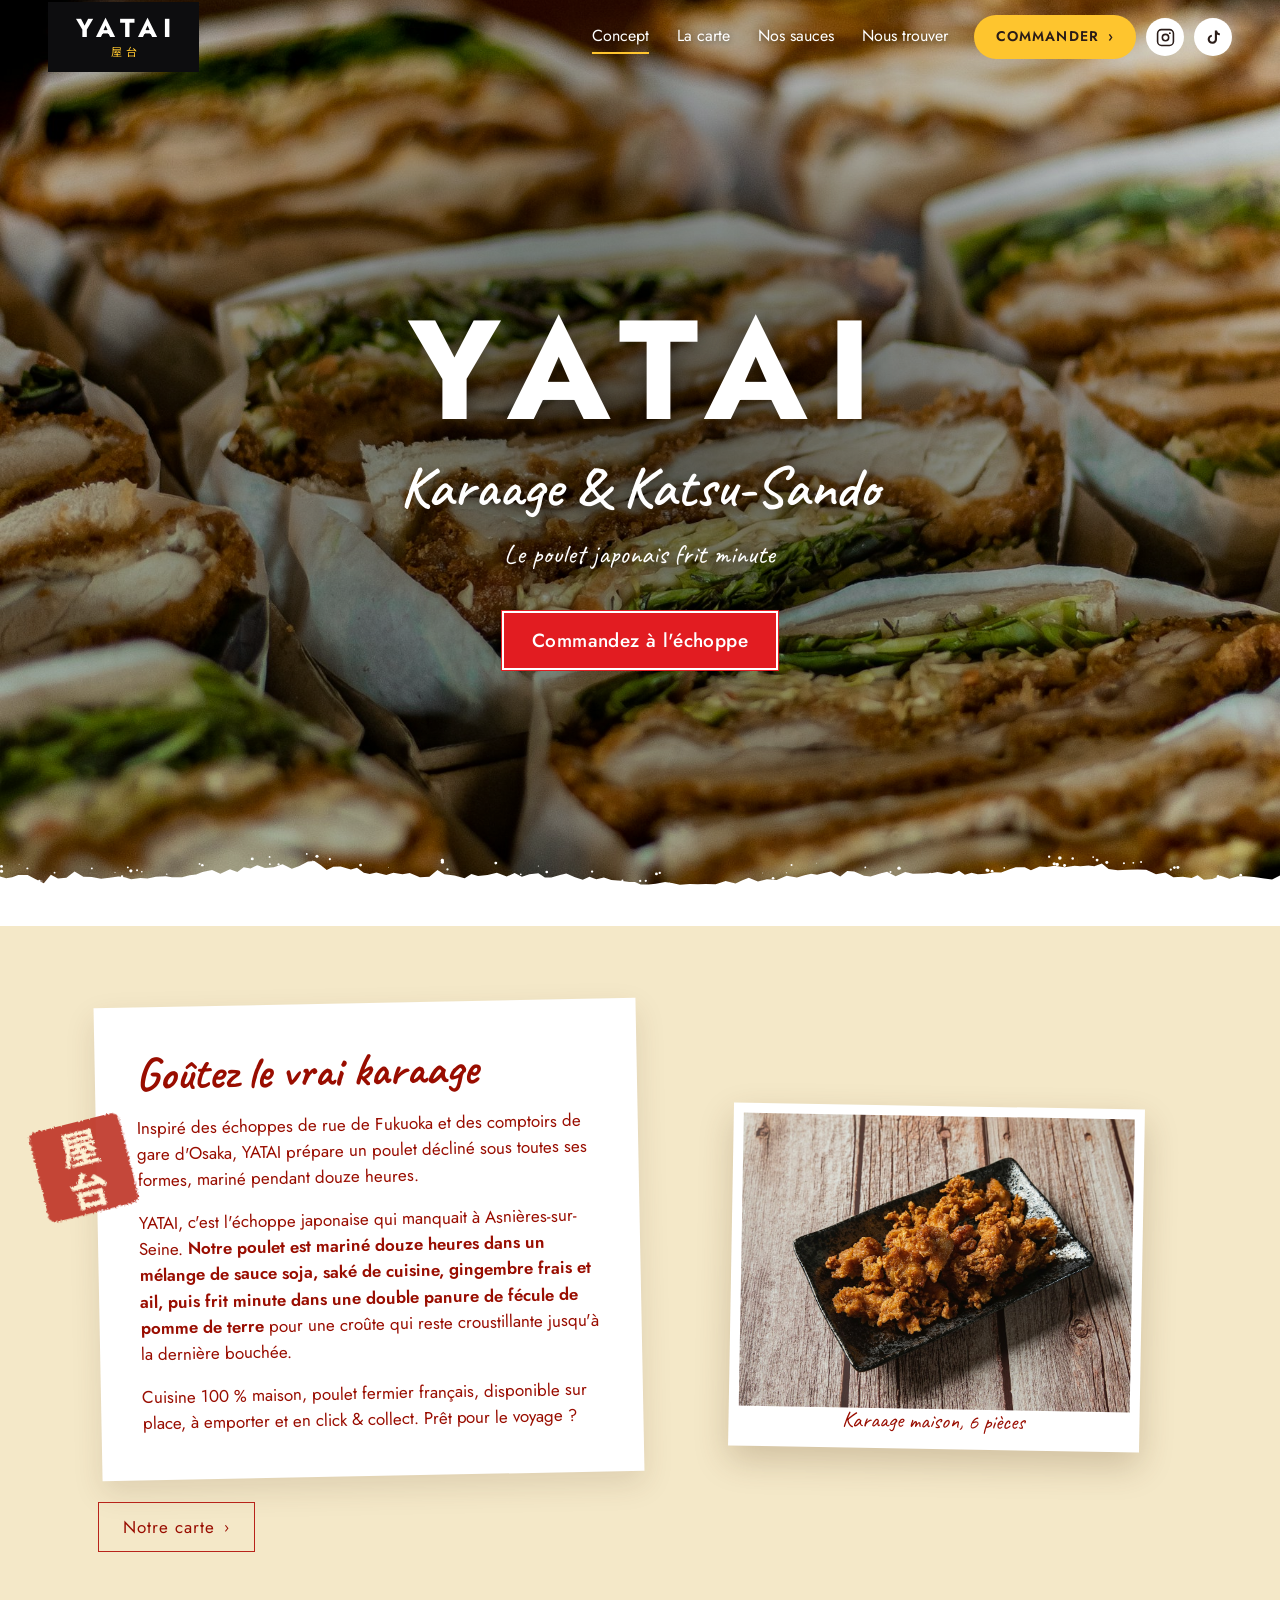
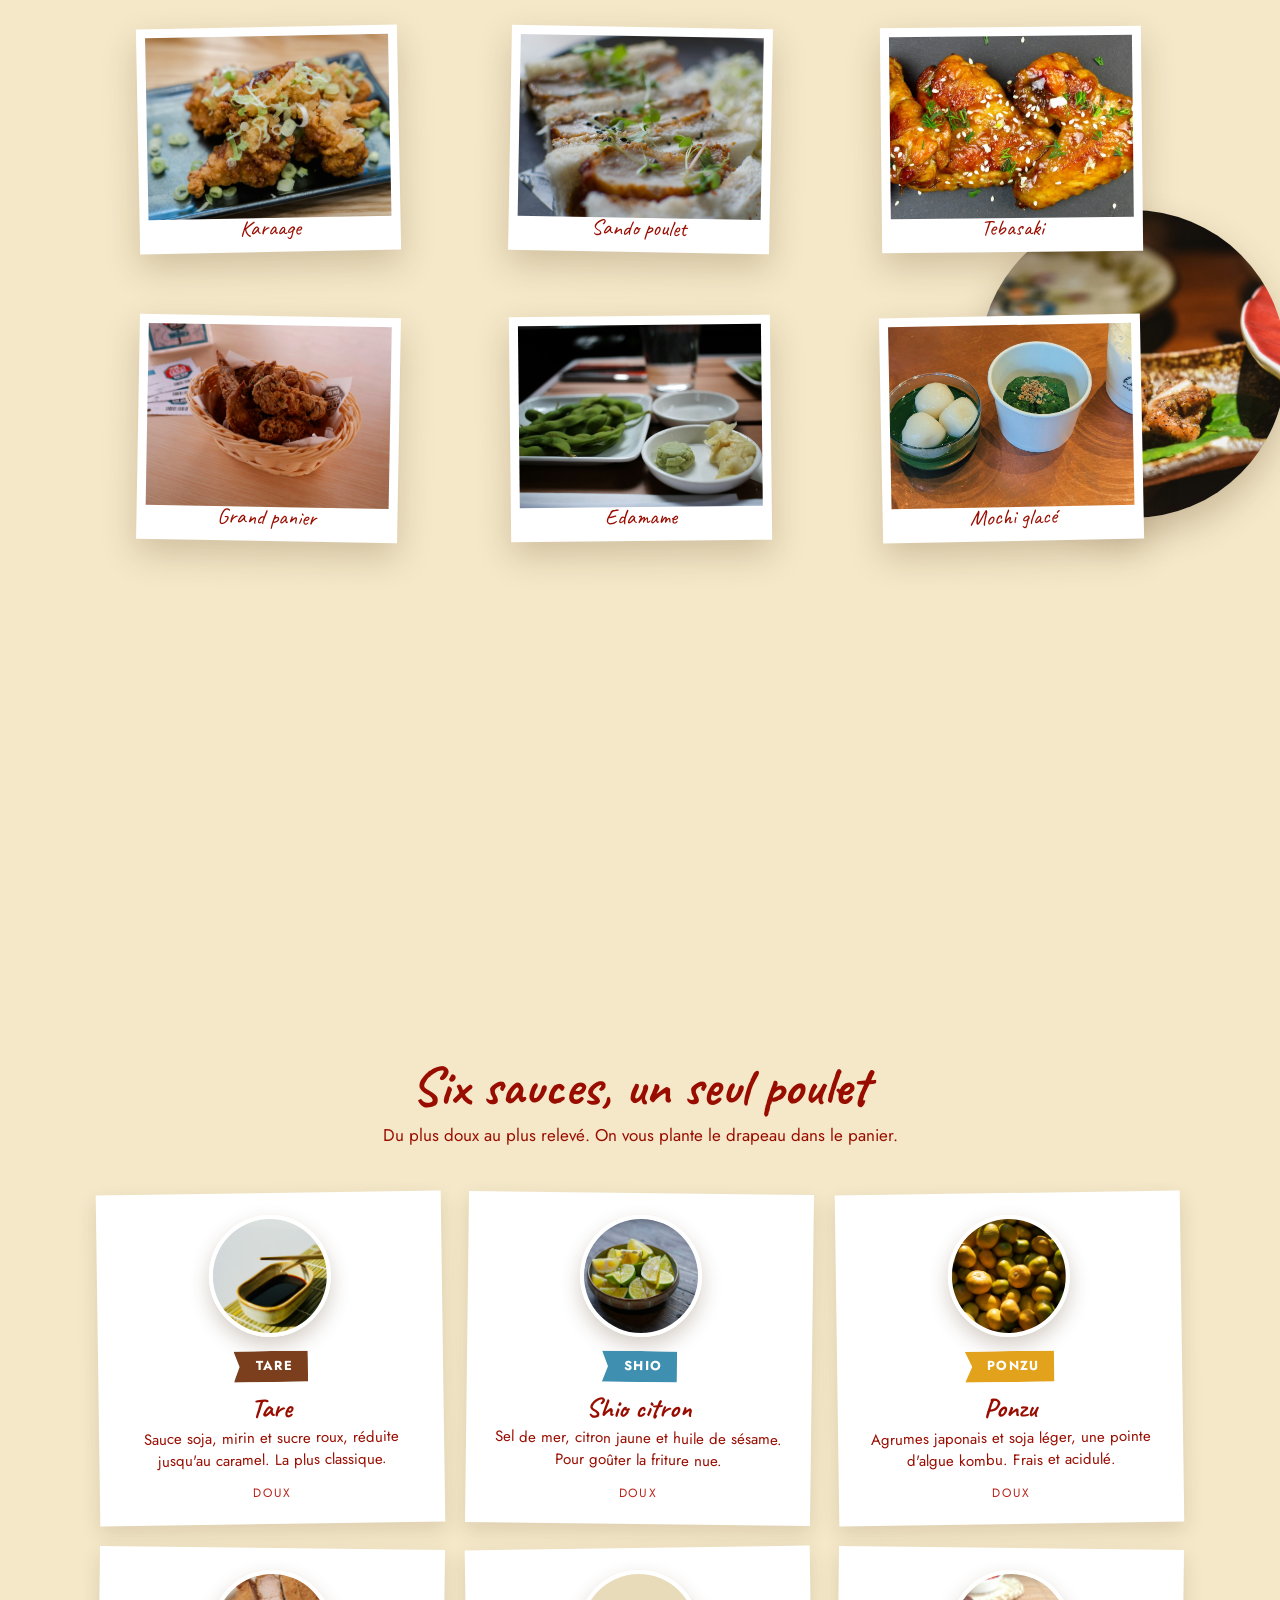
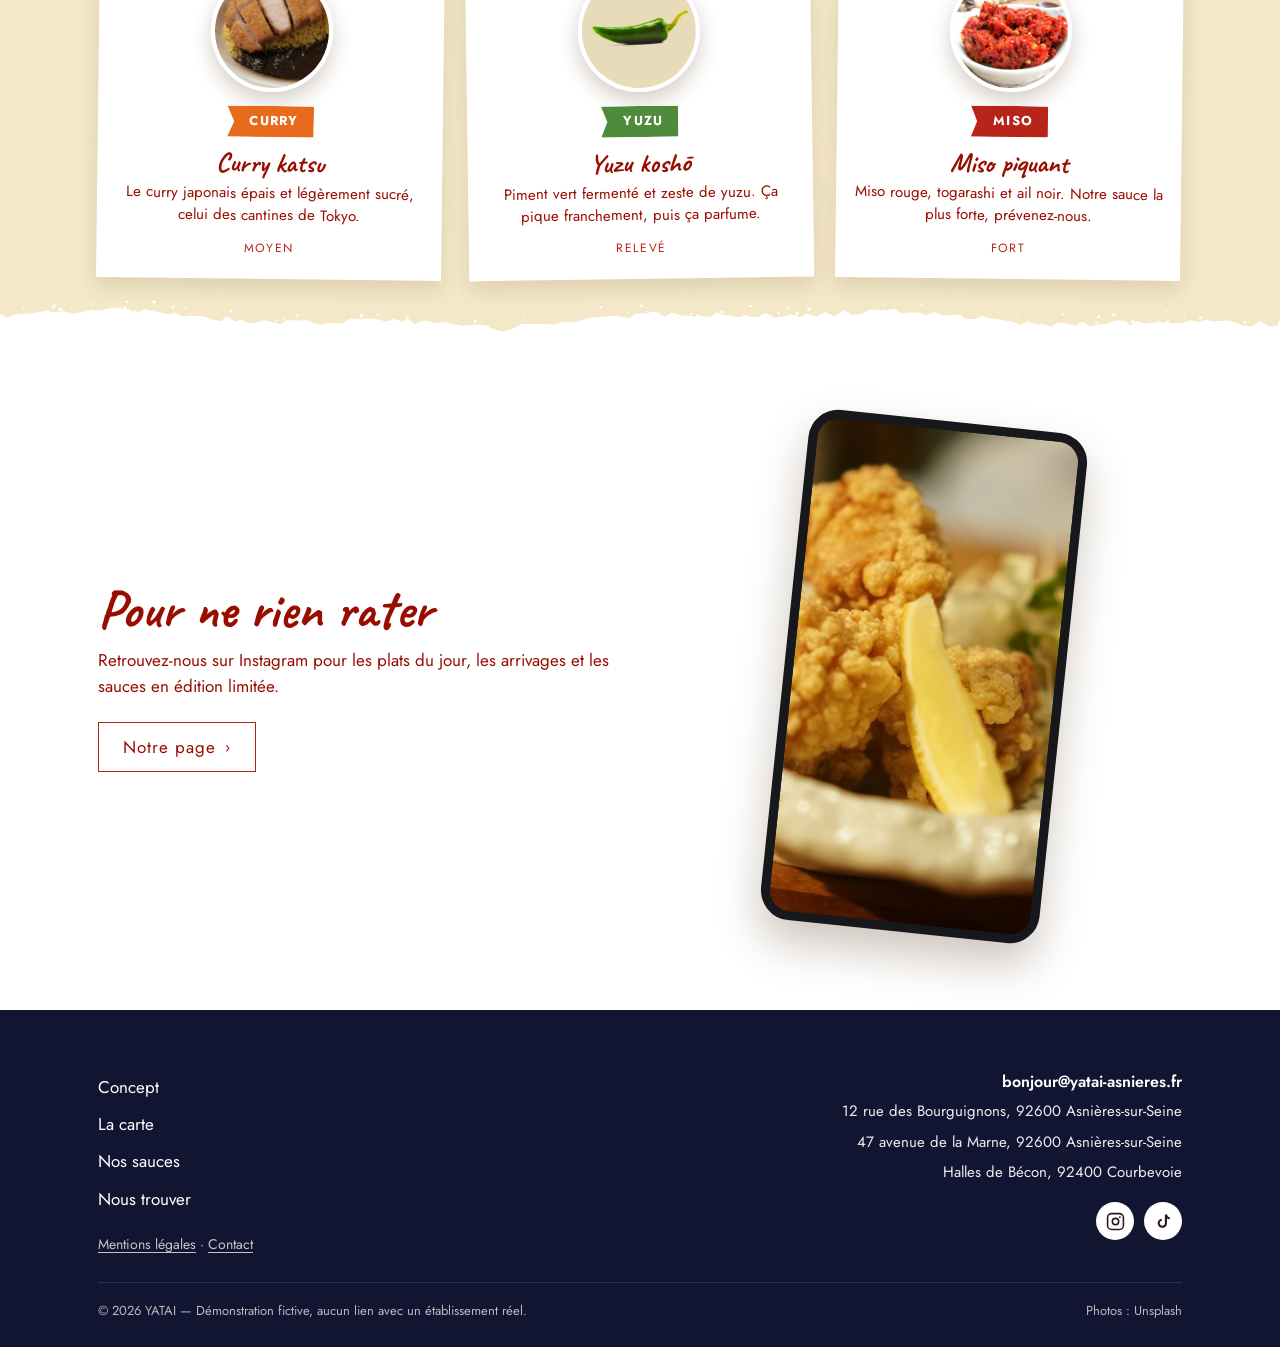
==== index.html @ 738b4d3f "Mise en ligne initiale du site yatai Co-Authored-By: Claude Opus 5.5 <noreply@anthropic.com>" ====
<!DOCTYPE html>
<html lang="fr">
<head>
<meta charset="utf-8">
<meta name="viewport" content="width=device-width, initial-scale=1">
<title>YATAI — Karaage & Katsu-Sando à Asnières-sur-Seine</title>
<link rel="icon" href="images/favicon/favicon.ico" sizes="48x48">
<link rel="icon" type="image/png" sizes="32x32" href="images/favicon/favicon-32.png">
<link rel="icon" type="image/png" sizes="16x16" href="images/favicon/favicon-16.png">
<link rel="apple-touch-icon" href="images/favicon/apple-touch-icon.png">
<meta name="description" content="Le poulet japonais frit minute. Karaage mariné 12 heures, katsu-sando et six sauces maison. YATAI, échoppe japonaise à Asnières-sur-Seine.">
<link rel="stylesheet" href="css/style.css?v=2">
</head>
<body>

<header class="header" id="header">
  <div class="wrap">
    <a class="logo-plate" href="index.html">
      <span class="name">YATAI</span>
      <span class="kanji">屋台</span>
    </a>
    <nav class="nav" aria-label="Navigation principale">
      <a href="index.html" aria-current="page">Concept</a>
      <a href="carte.html">La carte</a>
      <a href="index.html#sauces">Nos sauces</a>
      <a href="contact.html">Nous trouver</a>
    </nav>
    <div class="header-side">
      <a class="btn btn--yellow" href="carte.html">Commander <span class="chev">&rsaquo;</span></a>
      <a class="social" href="#" aria-label="Instagram">
        <svg viewBox="0 0 24 24" fill="none" stroke="currentColor" stroke-width="2"><rect x="2" y="2" width="20" height="20" rx="5"/><circle cx="12" cy="12" r="4"/><circle cx="17.5" cy="6.5" r="1.2" fill="currentColor" stroke="none"/></svg>
      </a>
      <a class="social" href="#" aria-label="TikTok">
        <svg viewBox="0 0 24 24" fill="currentColor"><path d="M16.5 3c.3 2 1.5 3.4 3.5 3.6v2.6c-1.3.1-2.5-.3-3.6-1v5.9c0 3.4-2.6 5.9-5.9 5.9S4.6 17.5 4.6 14.2c0-3 2.3-5.5 5.3-5.8v2.7c-1.5.3-2.6 1.6-2.6 3.1 0 1.8 1.4 3.2 3.2 3.2s3.2-1.4 3.2-3.2V3h2.8z"/></svg>
      </a>
      <button class="burger" id="burger" aria-label="Ouvrir le menu" aria-expanded="false" aria-controls="mobile-nav"><span></span></button>
    </div>
  </div>
</header>

<nav class="mobile-nav" id="mobile-nav" aria-label="Navigation mobile">
  <a href="index.html">Concept</a>
  <a href="carte.html">La carte</a>
  <a href="index.html#sauces">Nos sauces</a>
  <a href="contact.html">Nous trouver</a>
  <a class="btn btn--yellow" href="carte.html">Commander</a>
</nav>

<main>

  <section class="hero">
    <div class="hero-bg"></div>
    <div class="wrap">
      <h1 class="hero-name">YATAI</h1>
      <p class="hero-tagline">Karaage &amp; Katsu-Sando</p>
      <p class="hero-sub">Le poulet japonais frit minute</p>
      <a class="btn btn--hero" href="carte.html">Commandez à l'échoppe</a>
    </div>
  </section>

  <div class="torn torn--white-a" aria-hidden="true"></div>
  <div class="band-white" style="height:26px"></div>

  <section class="story band-cream">
    <div class="wrap">
      <div class="story-row">
        <div>
          <div class="paper-card tilt-l story-lead reveal">
            <svg class="hanko hanko--story" viewBox="0 0 100 100" aria-hidden="true">
              <defs><filter id="stamp"><feTurbulence type="fractalNoise" baseFrequency="0.5" numOctaves="3" result="n"/><feDisplacementMap in="SourceGraphic" in2="n" scale="4"/></filter></defs>
              <g filter="url(#stamp)">
                <rect x="5" y="5" width="90" height="90" rx="7" fill="#C0392B"/>
                <text x="50" y="45" text-anchor="middle" font-size="38" font-weight="700" fill="#FFF3D6" font-family="Noto Sans JP, sans-serif">屋</text>
                <text x="50" y="87" text-anchor="middle" font-size="38" font-weight="700" fill="#FFF3D6" font-family="Noto Sans JP, sans-serif">台</text>
              </g>
            </svg>
            <h2>Goûtez le vrai karaage</h2>
            <p>Inspiré des échoppes de rue de Fukuoka et des comptoirs de gare d'Osaka, YATAI prépare un poulet décliné sous toutes ses formes, mariné pendant douze heures.</p>
            <p>YATAI, c'est l'échoppe japonaise qui manquait à Asnières-sur-Seine. <strong>Notre poulet est mariné douze heures dans un mélange de sauce soja, saké de cuisine, gingembre frais et ail, puis frit minute dans une double panure de fécule de pomme de terre</strong> pour une croûte qui reste croustillante jusqu'à la dernière bouchée.</p>
            <p>Cuisine 100 % maison, poulet fermier français, disponible sur place, à emporter et en click &amp; collect. Prêt pour le voyage ?</p>
          </div>
          <div class="story-actions">
            <a class="btn btn--outline" href="carte.html">Notre carte <span class="chev">&rsaquo;</span></a>
          </div>
        </div>

        <figure class="snap tilt-r reveal">
          <img src="images/karaage-plateau.jpg" alt="Karaage servi sur un plateau noir" width="1300" height="867" loading="lazy">
          <figcaption>Karaage maison, 6 pièces</figcaption>
        </figure>
      </div>

      <div class="float-plate fp-right plate" aria-hidden="true">
        <img src="images/grille.jpg" alt="" width="1200" height="800" loading="lazy">
      </div>

      <div class="product-strip reveal">
        <figure class="snap tilt-l">
          <img src="images/karaage-bleu.jpg" alt="Karaage nature servi sur une assiette bleue" width="1200" height="800" loading="lazy">
          <figcaption>Karaage</figcaption>
        </figure>
        <figure class="snap tilt-r">
          <img src="images/sando-poulet.jpg" alt="Katsu-sando au poulet coupé en deux" width="1000" height="667" loading="lazy">
          <figcaption>Sando poulet</figcaption>
        </figure>
        <figure class="snap tilt-l2">
          <img src="images/tebasaki.jpg" alt="Ailes de poulet laquées au sésame" width="1000" height="563" loading="lazy">
          <figcaption>Tebasaki</figcaption>
        </figure>
        <figure class="snap tilt-r">
          <img src="images/karaage-panier.jpg" alt="Grand panier de karaage à partager" width="1200" height="800" loading="lazy">
          <figcaption>Grand panier</figcaption>
        </figure>
        <figure class="snap tilt-l2">
          <img src="images/edamame.jpg" alt="Edamame servis avec du sel de yuzu" width="900" height="600" loading="lazy">
          <figcaption>Edamame</figcaption>
        </figure>
        <figure class="snap tilt-l">
          <img src="images/mochi.jpg" alt="Mochi glacés au sésame et au matcha" width="900" height="675" loading="lazy">
          <figcaption>Mochi glacé</figcaption>
        </figure>
      </div>

      <p class="strip-note reveal">Tout est à la carte, frit à la commande. <a href="carte.html">Voir la carte complète &rsaquo;</a></p>

      <div class="mini-cards">
        <div class="paper-card mini-card tilt-l2 reveal">
          <h3>Le karaage, c'est quoi ?</h3>
          <p>Du poulet mariné, fariné à la fécule, frit deux fois. Rien à voir avec une panure occidentale.</p>
          <a class="btn btn--outline" href="#sauces">Nos sauces <span class="chev">&rsaquo;</span></a>
        </div>
        <div class="paper-card mini-card tilt-r reveal">
          <h3>Le produit d'abord</h3>
          <p>Poulet fermier français, huile filtrée deux fois par jour, sauces préparées le matin même. Ce qui sort de la friteuse a moins de trois minutes.</p>
          <a class="btn btn--outline" href="contact.html">Nous trouver <span class="chev">&rsaquo;</span></a>
        </div>
      </div>
    </div>
  </section>

  <section class="sauces band-cream" id="sauces">
    <div class="wrap">
      <div class="sauces-head reveal">
        <h2>Six sauces, un seul poulet</h2>
        <p>Du plus doux au plus relevé. On vous plante le drapeau dans le panier.</p>
      </div>

      <div class="sauce-grid reveal">
        <article class="sauce">
          <img class="sauce-photo" src="images/sauce-tare.jpg" alt="Bol de sauce soja sur une natte de bambou" width="700" height="700" loading="lazy">
          <span class="flag" style="background:#7B3F1D">Tare</span>
          <h3>Tare</h3>
          <p>Sauce soja, mirin et sucre roux, réduite jusqu'au caramel. La plus classique.</p>
          <span class="heat">Doux</span>
        </article>
        <article class="sauce">
          <img class="sauce-photo" src="images/sauce-shio.jpg" alt="Citrons coupés dans un bol" width="700" height="700" loading="lazy">
          <span class="flag" style="background:#3E8FB0">Shio</span>
          <h3>Shio citron</h3>
          <p>Sel de mer, citron jaune et huile de sésame. Pour goûter la friture nue.</p>
          <span class="heat">Doux</span>
        </article>
        <article class="sauce">
          <img class="sauce-photo" src="images/sauce-ponzu.jpg" alt="Agrumes japonais entiers" width="700" height="700" loading="lazy">
          <span class="flag" style="background:#E3A21B">Ponzu</span>
          <h3>Ponzu</h3>
          <p>Agrumes japonais et soja léger, une pointe d'algue kombu. Frais et acidulé.</p>
          <span class="heat">Doux</span>
        </article>
        <article class="sauce">
          <img class="sauce-photo" src="images/sauce-curry.jpg" alt="Assiette de curry katsu avec riz" width="700" height="700" loading="lazy">
          <span class="flag" style="background:#E86A1C">Curry</span>
          <h3>Curry katsu</h3>
          <p>Le curry japonais épais et légèrement sucré, celui des cantines de Tokyo.</p>
          <span class="heat">Moyen</span>
        </article>
        <article class="sauce">
          <img class="sauce-photo" src="images/sauce-yuzu.jpg" alt="Piment vert frais" width="700" height="700" loading="lazy">
          <span class="flag" style="background:#4E8B3A">Yuzu</span>
          <h3>Yuzu koshō</h3>
          <p>Piment vert fermenté et zeste de yuzu. Ça pique franchement, puis ça parfume.</p>
          <span class="heat">Relevé</span>
        </article>
        <article class="sauce">
          <img class="sauce-photo" src="images/sauce-miso.jpg" alt="Pâte de miso pimentée dans un bol" width="700" height="700" loading="lazy">
          <span class="flag" style="background:#B8231A">Miso</span>
          <h3>Miso piquant</h3>
          <p>Miso rouge, togarashi et ail noir. Notre sauce la plus forte, prévenez-nous.</p>
          <span class="heat">Fort</span>
        </article>
      </div>
    </div>
  </section>

  <div class="torn torn--white-b" aria-hidden="true"></div>

  <section class="social-section band-white">
    <div class="wrap">
      <div class="social-row">
        <div class="reveal">
          <h2>Pour ne rien rater</h2>
          <p>Retrouvez-nous sur Instagram pour les plats du jour, les arrivages et les sauces en édition limitée.</p>
          <a class="btn btn--outline" href="#">Notre page <span class="chev">&rsaquo;</span></a>
        </div>
        <div class="phone reveal">
          <img src="images/karaage-citron.jpg" alt="Karaage servi avec un quartier de citron" width="1100" height="2078" loading="lazy">
        </div>
      </div>
    </div>
  </section>

</main>

<footer class="footer">
  <div class="wrap">
    <div class="footer-grid">
      <div>
        <ul class="footer-nav">
          <li><a href="index.html">Concept</a></li>
          <li><a href="carte.html">La carte</a></li>
          <li><a href="index.html#sauces">Nos sauces</a></li>
          <li><a href="contact.html">Nous trouver</a></li>
        </ul>
        <p class="footer-legal"><a href="#">Mentions légales</a> &middot; <a href="contact.html">Contact</a></p>
      </div>
      <div class="footer-right">
        <h4><a href="mailto:bonjour@yatai-asnieres.fr">bonjour@yatai-asnieres.fr</a></h4>
        <ul>
          <li>12 rue des Bourguignons, 92600 Asnières-sur-Seine</li>
          <li>47 avenue de la Marne, 92600 Asnières-sur-Seine</li>
          <li>Halles de Bécon, 92400 Courbevoie</li>
        </ul>
        <div class="footer-socials">
          <a class="social" href="#" aria-label="Instagram">
            <svg viewBox="0 0 24 24" fill="none" stroke="currentColor" stroke-width="2"><rect x="2" y="2" width="20" height="20" rx="5"/><circle cx="12" cy="12" r="4"/><circle cx="17.5" cy="6.5" r="1.2" fill="currentColor" stroke="none"/></svg>
          </a>
          <a class="social" href="#" aria-label="TikTok">
            <svg viewBox="0 0 24 24" fill="currentColor"><path d="M16.5 3c.3 2 1.5 3.4 3.5 3.6v2.6c-1.3.1-2.5-.3-3.6-1v5.9c0 3.4-2.6 5.9-5.9 5.9S4.6 17.5 4.6 14.2c0-3 2.3-5.5 5.3-5.8v2.7c-1.5.3-2.6 1.6-2.6 3.1 0 1.8 1.4 3.2 3.2 3.2s3.2-1.4 3.2-3.2V3h2.8z"/></svg>
          </a>
        </div>
      </div>
    </div>
    <div class="footer-bottom">
      <span>© 2026 YATAI — Démonstration fictive, aucun lien avec un établissement réel.</span>
      <span>Photos : Unsplash</span>
    </div>
  </div>
</footer>

<script src="js/main.js?v=2"></script>
</body>
</html>
---- css/style.css ----
/* YATAI — karaage & katsu-sando.
   Design system cloné de caravana.fr : fond papier crème, cartes blanches inclinées,
   bords de papier déchiré entre sections, titres manuscrits rouge bordeaux, footer bleu nuit. */
@import url('https://fonts.googleapis.com/css2?family=Caveat:wght@500;600;700&family=Jost:wght@300;400;500;600;700&family=Noto+Sans+JP:wght@400;700&display=swap');

:root {
  /* palette relevée directement sur caravana.fr */
  --cream: #F4E8C8;
  --cream-2: #FBF3DF;
  --white: #FFFFFF;
  --red-deep: #990D00;
  --red-mid: #B8231A;
  --red-bright: #E21C21;
  --yellow: #FEC52E;
  --navy: #121531;
  --ink: #2A1C18;

  --font-script: "Caveat", "Segoe Script", cursive;
  --font-body: "Jost", "Futura", "Century Gothic", sans-serif;
  --font-jp: "Noto Sans JP", sans-serif;

  --wrap: 1180px;
  --gutter: clamp(18px, 4vw, 48px);
  --header-h: 74px;
  --torn-h: clamp(28px, 4vw, 58px);
}

* { box-sizing: border-box; }

html { scroll-behavior: smooth; }
@media (prefers-reduced-motion: reduce) { html { scroll-behavior: auto; } }

body {
  margin: 0;
  background: var(--cream);
  color: var(--red-deep);
  font-family: var(--font-body);
  font-size: 17px;
  font-weight: 400;
  line-height: 1.55;
  -webkit-font-smoothing: antialiased;
  overflow-x: hidden;
}

/* texture papier discrète sur le fond crème, comme le grain du site de référence */
body::before {
  content: "";
  position: fixed;
  inset: 0;
  pointer-events: none;
  z-index: 0;
  opacity: 0.5;
  background-image: url("data:image/svg+xml,%3Csvg xmlns='http://www.w3.org/2000/svg' width='220' height='220'%3E%3Cfilter id='n'%3E%3CfeTurbulence type='fractalNoise' baseFrequency='0.82' numOctaves='4' stitchTiles='stitch'/%3E%3CfeColorMatrix type='saturate' values='0'/%3E%3C/filter%3E%3Crect width='220' height='220' filter='url(%23n)' opacity='0.14'/%3E%3C/svg%3E");
}

h1, h2, h3, h4 {
  font-family: var(--font-script);
  font-weight: 700;
  line-height: 1.04;
  margin: 0;
  color: var(--red-deep);
}

p { margin: 0; }
ul, ol { margin: 0; padding: 0; list-style: none; }
a { color: inherit; text-decoration: none; }
img { display: block; max-width: 100%; height: auto; }
button { font: inherit; cursor: pointer; }

:focus-visible { outline: 3px solid var(--red-bright); outline-offset: 3px; }

.wrap {
  max-width: var(--wrap);
  margin-inline: auto;
  padding-inline: var(--gutter);
  position: relative;
  z-index: 1;
}

.jp {
  font-family: var(--font-jp);
  font-weight: 400;
}

/* ---------- boutons ---------- */

.btn {
  display: inline-flex;
  align-items: center;
  justify-content: center;
  gap: 9px;
  font-family: var(--font-body);
  font-weight: 500;
  letter-spacing: 0.02em;
  transition: background-color .2s ease, color .2s ease, border-color .2s ease, transform .2s ease;
}
.btn:active { transform: translateY(1px); }

/* bouton du hero : rouge plein avec liseré blanc à l'intérieur, angles vifs */
.btn--hero {
  background: var(--red-bright);
  color: var(--white);
  font-size: clamp(15px, 1.5vw, 19px);
  padding: 15px 30px;
  border: 1px solid var(--red-bright);
  box-shadow: inset 0 0 0 2px var(--white);
}
.btn--hero:hover { background: #C8161B; border-color: #C8161B; }

/* pilule jaune du header */
.btn--yellow {
  background: var(--yellow);
  color: var(--ink);
  font-weight: 600;
  font-size: 14px;
  letter-spacing: 0.08em;
  text-transform: uppercase;
  padding: 11px 22px;
  border-radius: 999px;
  border: 0;
}
.btn--yellow:hover { background: #F0B415; }

/* bouton contour fin, très présent sur le site de référence */
.btn--outline {
  background: transparent;
  color: var(--red-deep);
  border: 1px solid var(--red-mid);
  padding: 11px 24px;
  font-size: 17px;
  font-family: var(--font-body);
  font-weight: 400;
  letter-spacing: 0.06em;
}
.btn--outline:hover { background: var(--red-deep); color: var(--white); border-color: var(--red-deep); }
.btn--outline .chev { font-size: 0.85em; }

/* ---------- header ---------- */

.header {
  position: fixed;
  inset: 0 0 auto 0;
  z-index: 60;
  height: var(--header-h);
  display: flex;
  align-items: center;
  transition: background-color .3s ease;
}
.header.is-stuck { background: rgba(18, 21, 49, 0.95); }
.header .wrap {
  max-width: 1340px;
  width: 100%;
  display: flex;
  align-items: center;
  gap: clamp(12px, 2vw, 28px);
}

/* pavé logo sombre, comme le bloc noir du site de référence */
.logo-plate {
  background: #0D0D0F;
  padding: 13px 22px 15px;
  display: inline-flex;
  flex-direction: column;
  align-items: center;
  line-height: 1;
  flex: none;
}
.logo-plate .name {
  font-family: var(--font-body);
  font-weight: 700;
  font-size: 26px;
  letter-spacing: 0.24em;
  color: var(--white);
  text-indent: 0.24em;
}
.logo-plate .kanji {
  font-family: var(--font-jp);
  font-size: 11px;
  letter-spacing: 0.4em;
  color: var(--yellow);
  margin-top: 5px;
  text-indent: 0.4em;
}

.nav {
  display: flex;
  align-items: center;
  gap: clamp(14px, 2.2vw, 34px);
  margin-left: auto;
}
.nav a {
  color: var(--white);
  font-size: 16px;
  font-weight: 400;
  text-shadow: 0 1px 6px rgba(0, 0, 0, 0.45);
  padding-block: 4px;
  border-bottom: 2px solid transparent;
}
.nav a:hover, .nav a[aria-current="page"] { border-bottom-color: var(--yellow); }

.header-side { display: flex; align-items: center; gap: 10px; }

.social {
  width: 38px;
  height: 38px;
  border-radius: 50%;
  background: var(--white);
  display: inline-flex;
  align-items: center;
  justify-content: center;
  color: var(--ink);
  flex: none;
  transition: transform .2s ease;
}
.social:hover { transform: scale(1.08); }
.social svg { width: 19px; height: 19px; }

.burger {
  display: none;
  width: 42px;
  height: 42px;
  background: rgba(0, 0, 0, 0.45);
  border: 1px solid rgba(255, 255, 255, 0.5);
  border-radius: 4px;
  color: var(--white);
  align-items: center;
  justify-content: center;
  padding: 0;
  -webkit-appearance: none;
  appearance: none;
}
.burger span { display: block; width: 19px; height: 2px; background: currentColor; position: relative; }
.burger span::before, .burger span::after {
  content: ""; position: absolute; left: 0; width: 19px; height: 2px; background: currentColor;
  transition: transform .25s ease;
}
.burger span::before { top: -6px; }
.burger span::after { top: 6px; }
.burger[aria-expanded="true"] span { background: transparent; }
.burger[aria-expanded="true"] span::before { transform: translateY(6px) rotate(45deg); }
.burger[aria-expanded="true"] span::after { transform: translateY(-6px) rotate(-45deg); }

.mobile-nav {
  position: fixed;
  inset: var(--header-h) 0 auto 0;
  background: var(--navy);
  z-index: 59;
  padding: 10px var(--gutter) 24px;
  display: none;
  flex-direction: column;
}
.mobile-nav.is-open { display: flex; }
.mobile-nav a {
  color: var(--white);
  font-size: 21px;
  padding-block: 13px;
  border-bottom: 1px solid rgba(255, 255, 255, 0.16);
}
.mobile-nav .btn { margin-top: 18px; }

/* ---------- hero ---------- */

.hero {
  position: relative;
  min-height: 100svh;
  display: flex;
  align-items: center;
  justify-content: center;
  text-align: center;
  overflow: hidden;
}
.hero-bg {
  position: absolute;
  inset: 0;
  background: url("../images/hero-sando.jpg") center/cover;
}
.hero-bg::after {
  content: "";
  position: absolute;
  inset: 0;
  background: radial-gradient(ellipse 62% 58% at 50% 48%, rgba(0, 0, 0, 0.62) 0%, rgba(0, 0, 0, 0.34) 55%, rgba(0, 0, 0, 0.12) 100%);
}
.hero .wrap { z-index: 2; padding-top: var(--header-h); }

.hero-name {
  font-family: var(--font-body);
  font-weight: 700;
  font-size: clamp(52px, 11vw, 148px);
  letter-spacing: 0.14em;
  line-height: 0.96;
  color: var(--white);
  text-indent: 0.14em;
  text-shadow: 0 3px 26px rgba(0, 0, 0, 0.45);
  margin: 0;
}
.hero-tagline {
  font-family: var(--font-script);
  font-weight: 600;
  font-size: clamp(30px, 4.6vw, 58px);
  color: var(--white);
  margin-top: 4px;
  text-shadow: 0 2px 18px rgba(0, 0, 0, 0.5);
}
.hero-sub {
  font-family: var(--font-script);
  font-size: clamp(19px, 2.2vw, 27px);
  color: var(--white);
  margin-top: 2px;
  text-shadow: 0 2px 14px rgba(0, 0, 0, 0.55);
}
.hero .btn--hero { margin-top: clamp(20px, 3vw, 34px); }

/* ---------- bords de papier déchiré ---------- */

.torn {
  position: relative;
  height: var(--torn-h);
  z-index: 3;
  background-repeat: no-repeat;
  background-size: 100% 100%;
}
/* la couleur du séparateur mord sur la section du dessus */
.torn {
  background-position: bottom;
  margin-top: calc(-1 * var(--torn-h));
}
.torn--white-a { background-image: url("../images/torn-white-a.svg"); }
.torn--white-b { background-image: url("../images/torn-white-b.svg"); }
.torn--cream-a { background-image: url("../images/torn-cream-a.svg"); }

.band-white { background: var(--white); position: relative; z-index: 2; }
.band-cream { background: var(--cream); position: relative; z-index: 2; }

/* ---------- section histoire (cartes inclinées + photos qui débordent) ---------- */

.story {
  position: relative;
  padding-block: clamp(34px, 6vw, 80px) clamp(18px, 3vw, 40px);
  overflow: hidden;
}

/* carte de papier blanche légèrement de travers, signature du site de référence */
.paper-card {
  background: var(--white);
  padding: clamp(26px, 3.4vw, 46px) clamp(22px, 3.2vw, 52px);
  box-shadow: 0 12px 30px rgba(80, 50, 20, 0.13);
  position: relative;
  z-index: 2;
}
.paper-card h2, .paper-card h3 {
  font-size: clamp(30px, 3.8vw, 46px);
  margin-bottom: 18px;
  line-height: 1;
}
.paper-card p + p { margin-top: 16px; }
.paper-card strong { font-weight: 600; }

.tilt-l { transform: rotate(-1.1deg); }
.tilt-r { transform: rotate(1deg); }
.tilt-l2 { transform: rotate(-0.6deg); }

.story-lead { max-width: 660px; }

.story-row {
  display: grid;
  grid-template-columns: minmax(0, 1.05fr) minmax(0, 0.95fr);
  gap: clamp(20px, 4vw, 56px);
  align-items: center;
}
.story-actions { margin-top: 26px; position: relative; z-index: 2; }

/* photo posée de travers, bord blanc façon tirage papier */
.snap {
  background: var(--white);
  padding: 10px 10px 40px;
  box-shadow: 0 14px 34px rgba(80, 50, 20, 0.22);
  position: relative;
  z-index: 2;
}
.snap img { width: 100%; aspect-ratio: 4 / 3; object-fit: cover; }
.snap figcaption {
  position: absolute;
  left: 0; right: 0; bottom: 11px;
  text-align: center;
  font-family: var(--font-script);
  font-size: 22px;
  color: var(--red-deep);
}

/* photo ronde, rappel des assiettes détourées du site de référence */
.plate {
  border-radius: 50%;
  overflow: hidden;
  box-shadow: 0 16px 34px rgba(80, 50, 20, 0.26);
  aspect-ratio: 1;
}
.plate img { width: 100%; height: 100%; object-fit: cover; }

.float-plate {
  position: absolute;
  width: clamp(180px, 24vw, 330px);
  z-index: 1;
}
.fp-right { right: -56px; top: 52%; }
.fp-left { left: -80px; bottom: 4%; }

/* hanko : le tampon rouge du site de référence, version japonaise */
.hanko {
  position: absolute;
  width: clamp(76px, 8vw, 104px);
  z-index: 3;
  opacity: 0.92;
  transform: rotate(-13deg);
}
/* dans la marge gauche, à cheval sur le bord de la carte sans mordre sur le texte */
.hanko--story { left: -64px; top: 108px; }

/* galerie des produits de la carte, tirages posés de travers */
.product-strip {
  display: grid;
  grid-template-columns: repeat(3, minmax(0, 1fr));
  gap: clamp(14px, 2.4vw, 32px);
  margin-top: clamp(30px, 4.5vw, 58px);
}
.product-strip .snap { padding: 9px 9px 34px; }
.product-strip .snap img { aspect-ratio: 4 / 3; }
.product-strip .snap figcaption {
  font-size: clamp(17px, 1.9vw, 22px);
  bottom: 7px;
  /* la légende est en position absolue : une seule ligne, sinon elle remonte sur la photo */
  white-space: nowrap;
  overflow: hidden;
  text-overflow: ellipsis;
  padding-inline: 6px;
}

.strip-note {
  text-align: center;
  margin-top: clamp(16px, 2.4vw, 26px);
  font-size: 16px;
}
.strip-note a {
  border-bottom: 1px solid var(--red-mid);
  padding-bottom: 1px;
}
.strip-note a:hover { color: var(--red-bright); border-bottom-color: var(--red-bright); }

.mini-cards {
  display: grid;
  grid-template-columns: repeat(2, minmax(0, 1fr));
  gap: clamp(18px, 3vw, 40px);
  margin-top: clamp(30px, 5vw, 62px);
}
.mini-card { text-align: center; }
.mini-card h3 { font-size: clamp(26px, 3.2vw, 38px); margin-bottom: 10px; }
.mini-card p { margin-bottom: 20px; }

/* ---------- bandeau des sauces ---------- */

.sauces { padding-block: clamp(34px, 5vw, 70px); }
.sauces-head { text-align: center; margin-bottom: clamp(24px, 4vw, 44px); }
.sauces-head h2 { font-size: clamp(32px, 4.4vw, 54px); }
.sauces-head p { margin-top: 8px; }

.sauce-grid {
  display: grid;
  grid-template-columns: repeat(3, minmax(0, 1fr));
  gap: clamp(12px, 2vw, 24px);
}
/* étiquette plantée, façon petits drapeaux du site de référence */
.sauce {
  position: relative;
  background: var(--white);
  padding: 22px 18px 22px;
  text-align: center;
  box-shadow: 0 8px 20px rgba(80, 50, 20, 0.14);
  transition: transform .22s ease, box-shadow .22s ease;
}
/* pastille ronde de l'ingrédient, rappel des assiettes détourées du site de référence */
.sauce-photo {
  width: clamp(92px, 11vw, 122px);
  aspect-ratio: 1;
  object-fit: cover;
  border-radius: 50%;
  border: 4px solid var(--white);
  box-shadow: 0 9px 20px rgba(80, 50, 20, 0.24);
  margin: 0 auto 14px;
}
.sauce:nth-child(odd) { transform: rotate(-0.8deg); }
.sauce:nth-child(even) { transform: rotate(0.7deg); }
.sauce:hover { transform: rotate(0deg) translateY(-5px); box-shadow: 0 16px 30px rgba(80, 50, 20, 0.2); }
.sauce .flag {
  display: inline-block;
  padding: 5px 15px 6px;
  font-family: var(--font-body);
  font-weight: 700;
  font-size: 13px;
  letter-spacing: 0.1em;
  text-transform: uppercase;
  color: var(--white);
  margin-bottom: 12px;
  clip-path: polygon(0 0, 100% 0, 100% 100%, 0 100%, 8% 50%);
  padding-left: 22px;
}
.sauce h3 { font-size: 27px; margin-bottom: 6px; }
.sauce p { font-size: 15px; line-height: 1.45; }
.sauce .heat {
  display: block;
  margin-top: 12px;
  font-family: var(--font-body);
  font-size: 12px;
  letter-spacing: 0.14em;
  text-transform: uppercase;
  color: var(--red-mid);
}

/* ---------- section réseaux ---------- */

.social-section {
  position: relative;
  padding-block: clamp(44px, 6vw, 92px);
  overflow: hidden;
}
.social-row {
  display: grid;
  grid-template-columns: minmax(0, 1fr) minmax(0, 1fr);
  gap: clamp(20px, 4vw, 54px);
  align-items: center;
}
.social-row h2 { font-size: clamp(32px, 4.4vw, 54px); margin-bottom: 10px; }
.social-row p { margin-bottom: 22px; }

.phone {
  width: clamp(190px, 25vw, 280px);
  border: 9px solid #17181C;
  border-radius: 30px;
  overflow: hidden;
  box-shadow: 0 22px 44px rgba(80, 50, 20, 0.28);
  transform: rotate(6deg);
  background: #17181C;
  margin-inline: auto;
}
.phone img { width: 100%; aspect-ratio: 9 / 17; object-fit: cover; }

/* ---------- footer ---------- */

.footer {
  background: var(--navy);
  color: var(--white);
  padding-block: clamp(42px, 5vw, 66px) 26px;
  position: relative;
  z-index: 2;
}
.footer a { color: var(--white); }
.footer-grid {
  display: grid;
  grid-template-columns: minmax(0, 1fr) minmax(0, 1.3fr);
  gap: clamp(26px, 4vw, 56px);
}
.footer-nav li { margin-bottom: 11px; font-size: 17px; }
.footer-nav a:hover { color: var(--yellow); }
.footer-legal { margin-top: 22px; font-size: 14px; opacity: 0.75; }
.footer-legal a { text-decoration: underline; text-underline-offset: 3px; }
.footer-right { text-align: right; }
.footer-right h4 {
  font-family: var(--font-body);
  font-weight: 600;
  font-size: 16px;
  color: var(--white);
  margin-bottom: 10px;
}
.footer-right li { font-size: 15px; margin-bottom: 7px; opacity: 0.92; }
.footer-socials { display: flex; gap: 10px; justify-content: flex-end; margin-top: 18px; }
/* sans ça, .footer a passe l'icône en blanc sur la pastille blanche */
.footer-socials .social { background: var(--white); color: var(--ink); }
.footer-bottom {
  margin-top: 26px;
  padding-top: 18px;
  border-top: 1px solid rgba(255, 255, 255, 0.16);
  display: flex;
  flex-wrap: wrap;
  gap: 8px 20px;
  justify-content: space-between;
  font-size: 13px;
  opacity: 0.7;
}

/* ---------- pages internes ---------- */

.page-head {
  padding-top: calc(var(--header-h) + clamp(44px, 6vw, 86px));
  padding-bottom: clamp(26px, 4vw, 52px);
  text-align: center;
  background: var(--navy);
  position: relative;
}
.page-head h1 { color: var(--white); font-size: clamp(42px, 6.6vw, 82px); }
.page-head p { color: rgba(255, 255, 255, 0.86); margin-top: 8px; font-size: 18px; }

/* ---------- carte ---------- */

.menu-section { padding-block: clamp(30px, 4.6vw, 66px); }
.menu-title {
  text-align: center;
  font-size: clamp(32px, 4.4vw, 52px);
  margin-bottom: clamp(20px, 3vw, 36px);
}
.menu-list { max-width: 780px; margin-inline: auto; }
.menu-item {
  display: grid;
  grid-template-columns: 1fr auto;
  gap: 8px 18px;
  align-items: baseline;
  padding-block: 15px;
  border-bottom: 1px dashed rgba(153, 13, 0, 0.32);
}
.menu-item:last-child { border-bottom: 0; }
.menu-item h3 {
  font-family: var(--font-body);
  font-weight: 600;
  font-size: 19px;
  text-transform: none;
}
.menu-item .jp-name {
  font-family: var(--font-jp);
  font-size: 13px;
  opacity: 0.72;
  margin-left: 8px;
  font-weight: 400;
}
.menu-item .price {
  font-family: var(--font-body);
  font-weight: 600;
  font-size: 19px;
  white-space: nowrap;
}
.menu-item p {
  grid-column: 1 / -1;
  font-size: 15px;
  opacity: 0.85;
  line-height: 1.45;
}

/* ---------- contact ---------- */

.contact-grid {
  display: grid;
  grid-template-columns: minmax(0, 1.05fr) minmax(0, 0.95fr);
  gap: clamp(24px, 4vw, 54px);
  align-items: start;
}
.field { margin-bottom: 18px; }
.field label {
  display: block;
  font-family: var(--font-body);
  font-weight: 500;
  font-size: 15px;
  letter-spacing: 0.04em;
  margin-bottom: 7px;
}
.field input, .field select, .field textarea {
  width: 100%;
  background: var(--white);
  border: 1px solid rgba(153, 13, 0, 0.3);
  color: var(--ink);
  font-family: var(--font-body);
  font-size: 16px;
  padding: 12px 14px;
}
.field textarea { min-height: 130px; resize: vertical; }
.field input:focus, .field select:focus, .field textarea:focus {
  outline: none;
  border-color: var(--red-bright);
}
.field .err { display: none; margin-top: 6px; font-size: 14px; color: var(--red-bright); font-weight: 500; }
.field.has-error input, .field.has-error select, .field.has-error textarea { border-color: var(--red-bright); }
.field.has-error .err { display: block; }

.form-ok {
  display: none;
  background: var(--white);
  border-left: 5px solid var(--red-bright);
  padding: 18px 22px;
  margin-bottom: 22px;
  box-shadow: 0 8px 20px rgba(80, 50, 20, 0.14);
}
.form-ok.is-on { display: block; }
.form-ok b { font-family: var(--font-script); font-size: 26px; }

.info-block { margin-bottom: 26px; }
.info-block h3 { font-size: 30px; margin-bottom: 10px; }
.info-row { display: flex; gap: 12px; padding-block: 8px; border-bottom: 1px dashed rgba(153, 13, 0, 0.28); font-size: 16px; }
.info-row dt { min-width: 92px; font-weight: 500; }
.info-row dd { margin: 0; }

/* ---------- apparition au scroll ---------- */

.reveal { opacity: 0; transform: translateY(20px); }
.reveal.is-in {
  opacity: 1;
  transform: none;
  transition: opacity .6s ease, transform .6s ease;
}
/* le reveal remet transform à none : il faut rendre chaque inclinaison à la fin */
.reveal.is-in.tilt-l { transform: rotate(-1.1deg); }
.reveal.is-in.tilt-r { transform: rotate(1deg); }
.reveal.is-in.tilt-l2 { transform: rotate(-0.6deg); }
.reveal.is-in.phone { transform: rotate(6deg); }
@media (prefers-reduced-motion: reduce) {
  .reveal, .reveal.is-in { opacity: 1; transform: none; transition: none; }
  .reveal.is-in.tilt-l, .reveal.is-in.tilt-r, .reveal.is-in.tilt-l2 { transform: none; }
}

/* ---------- responsive ---------- */

@media (max-width: 1000px) {
  .story-row { grid-template-columns: 1fr; }
  .float-plate { display: none; }
  .social-row { grid-template-columns: 1fr; }
  .phone { transform: rotate(4deg); }
  .footer-grid { grid-template-columns: 1fr; }
  .footer-right { text-align: left; }
  .footer-socials { justify-content: flex-start; }
}

@media (max-width: 860px) {
  .nav { display: none; }
  .header-side .btn--yellow { display: none; }
  .burger { display: inline-flex; }
  .header .wrap { justify-content: space-between; }
  .header-side { margin-left: auto; }
  .contact-grid { grid-template-columns: 1fr; }
  .mini-cards { grid-template-columns: 1fr; }
  .sauce-grid { grid-template-columns: repeat(2, minmax(0, 1fr)); }
  .product-strip { grid-template-columns: repeat(2, minmax(0, 1fr)); }
}

@media (max-width: 560px) {
  body { font-size: 16px; }
  .logo-plate { padding: 10px 15px 12px; }
  .logo-plate .name { font-size: 20px; letter-spacing: 0.2em; text-indent: 0.2em; }
  .logo-plate .kanji { font-size: 9px; }
  .social { width: 34px; height: 34px; }
  .social svg { width: 17px; height: 17px; }
  .hanko { display: none; }
  .menu-item { grid-template-columns: 1fr; }
  .menu-item .price { grid-row: 1; justify-self: end; margin-top: -30px; }
}
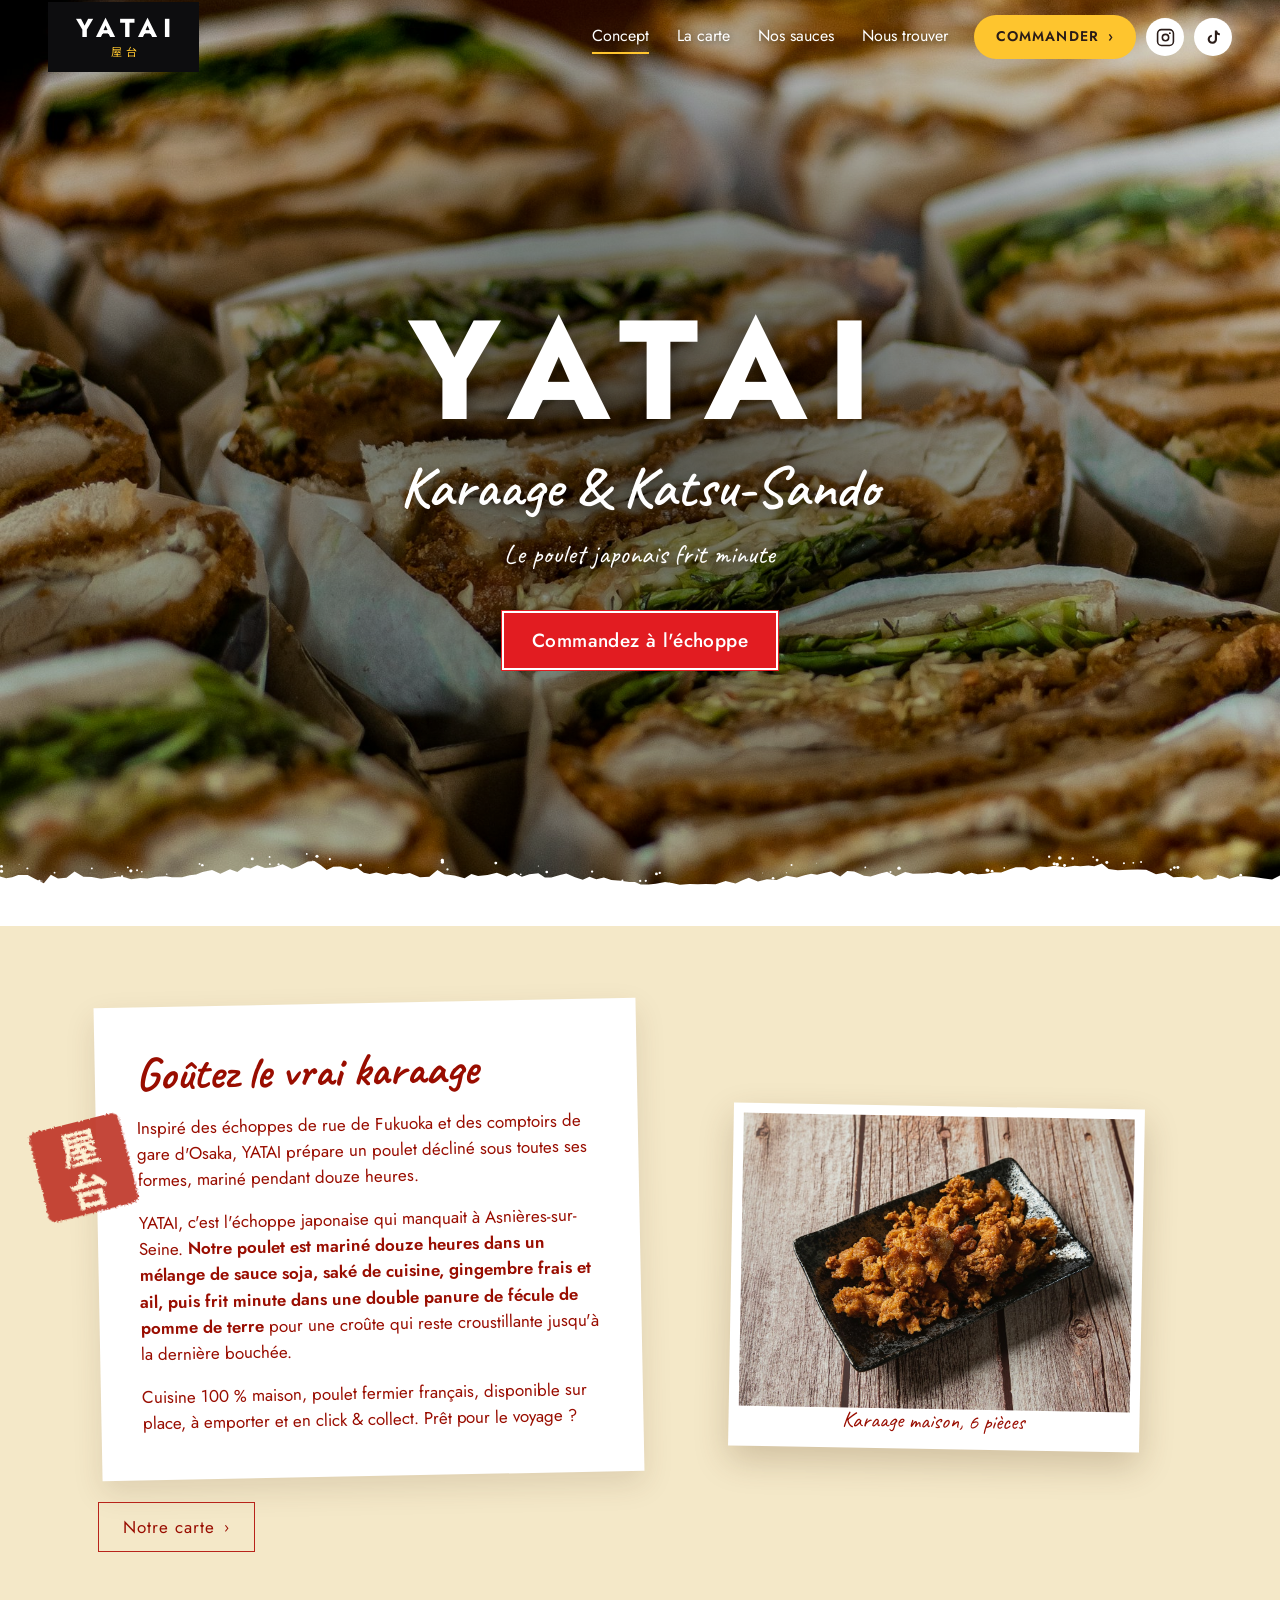
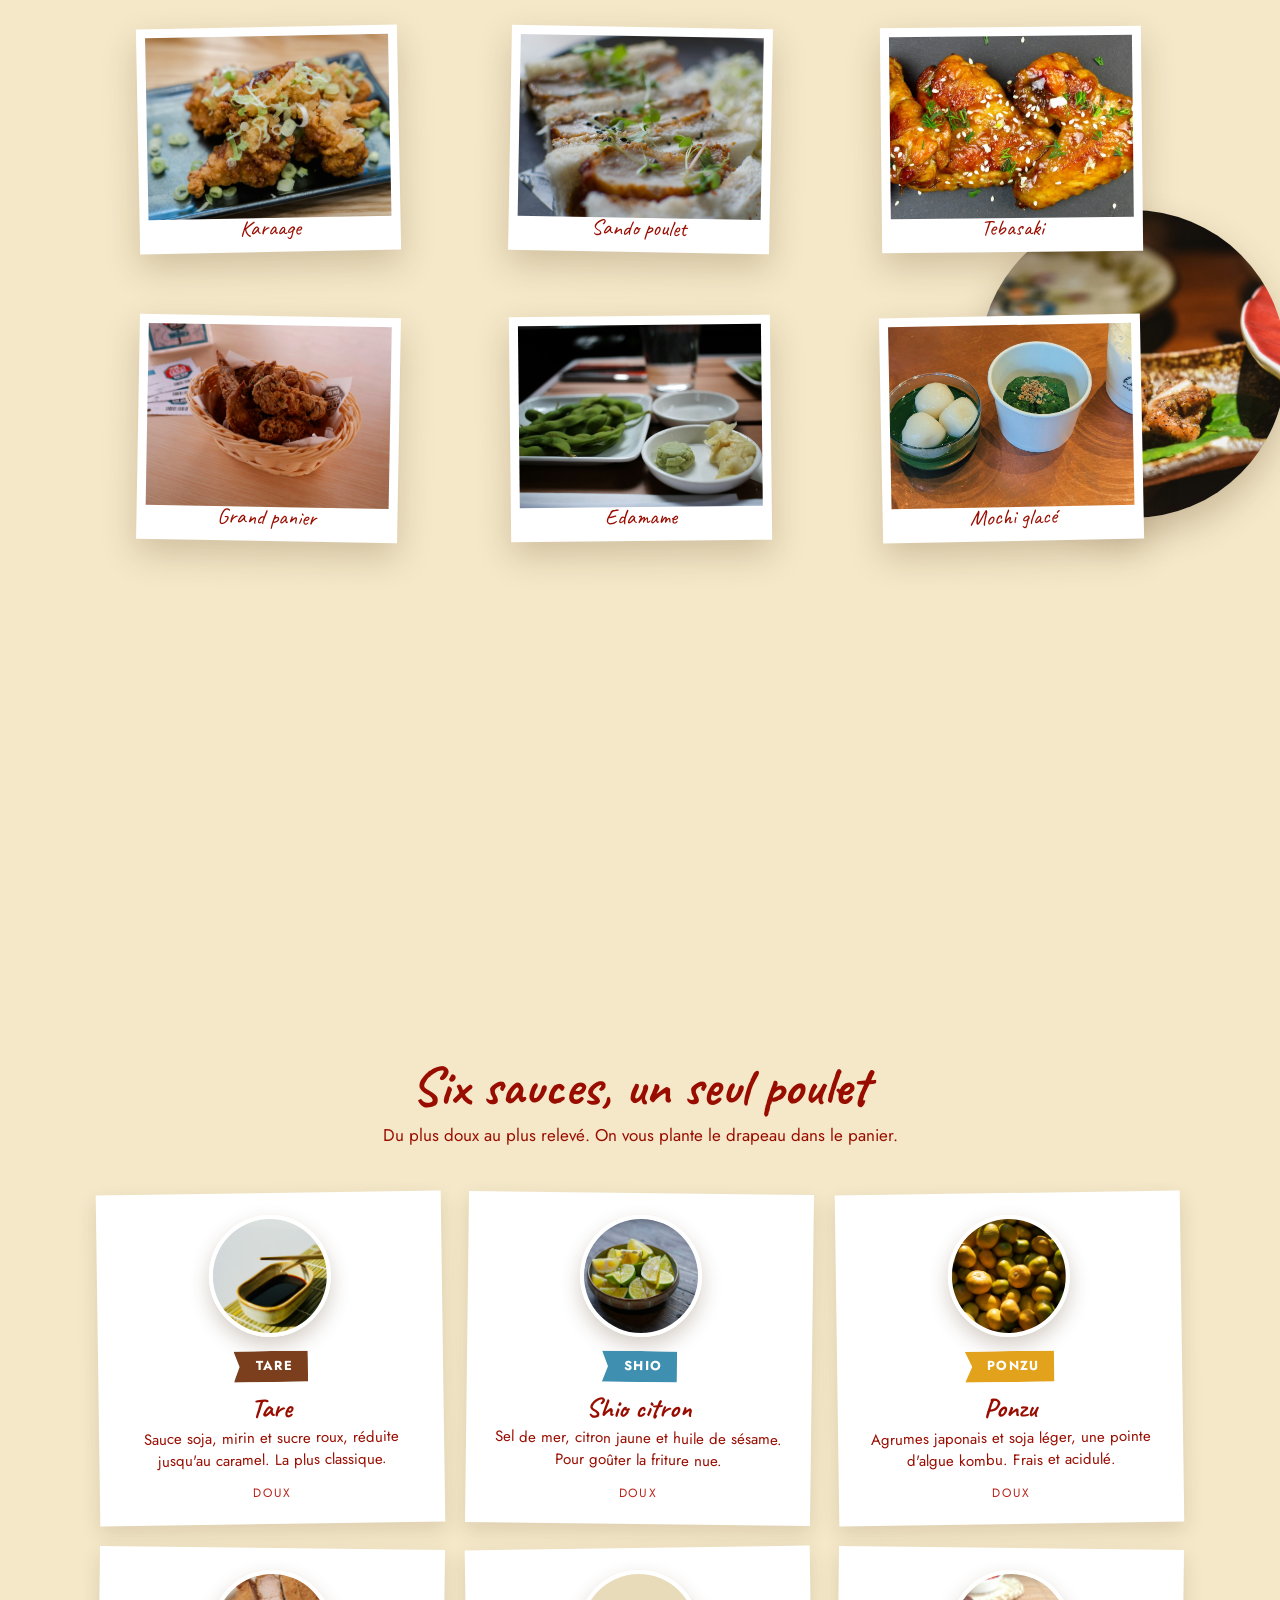
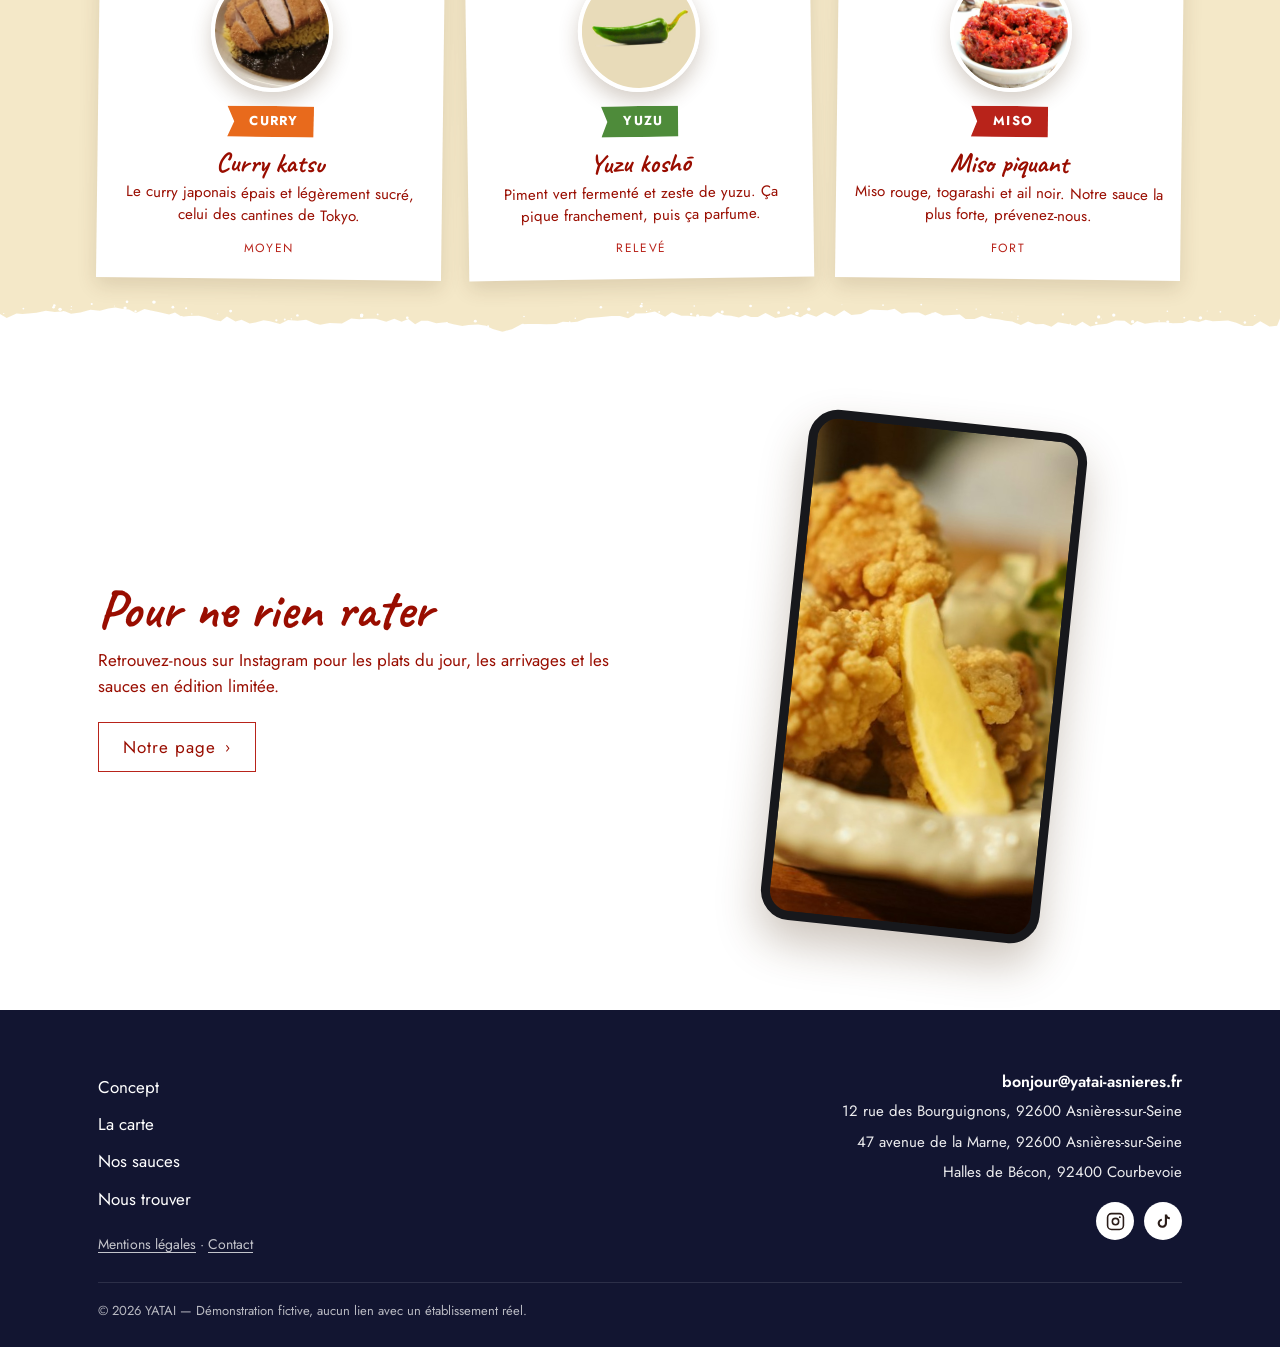
==== commit e158e545: "Retire la mention des photos du footer Co-Authored-By: Claude Opus 5.5 <noreply@anthropic.com>" ====
--- a/index.html
+++ b/index.html
@@ -242,7 +242,6 @@
     </div>
     <div class="footer-bottom">
       <span>© 2026 YATAI — Démonstration fictive, aucun lien avec un établissement réel.</span>
-      <span>Photos : Unsplash</span>
     </div>
   </div>
 </footer>
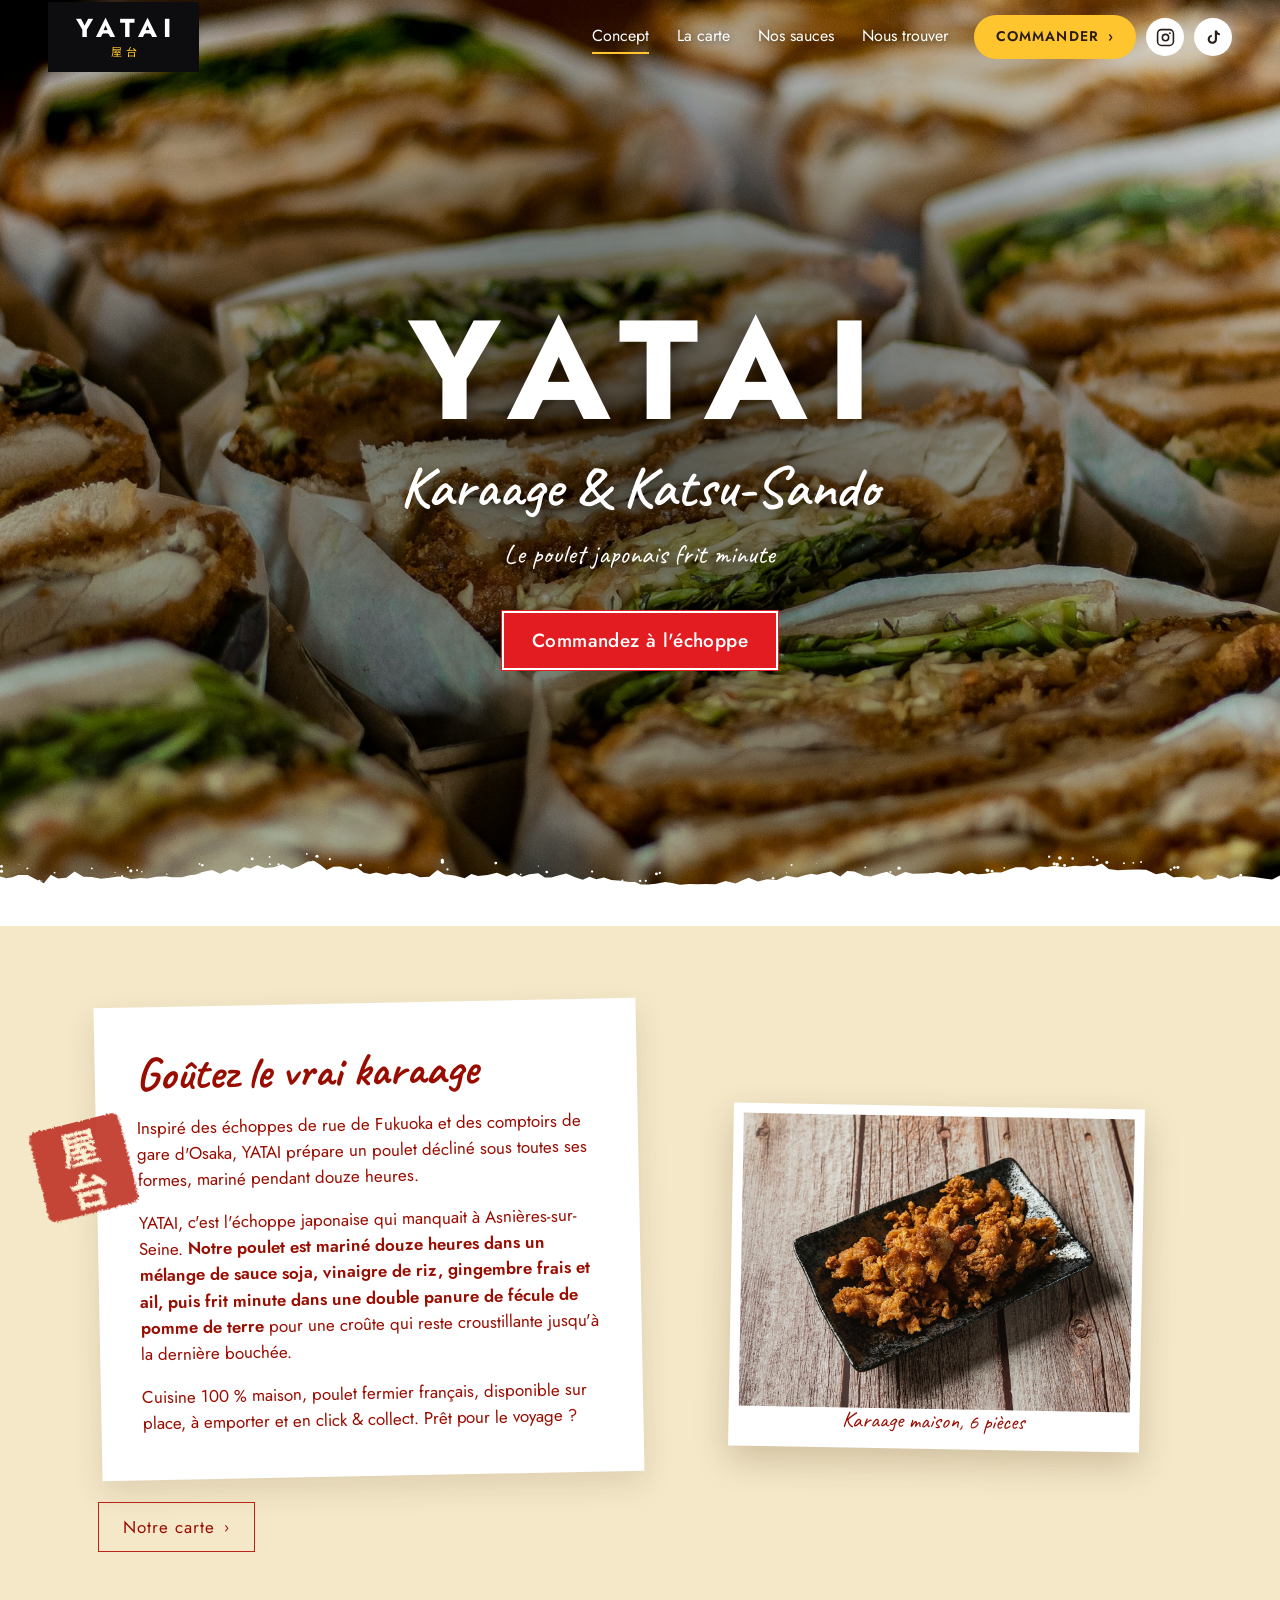
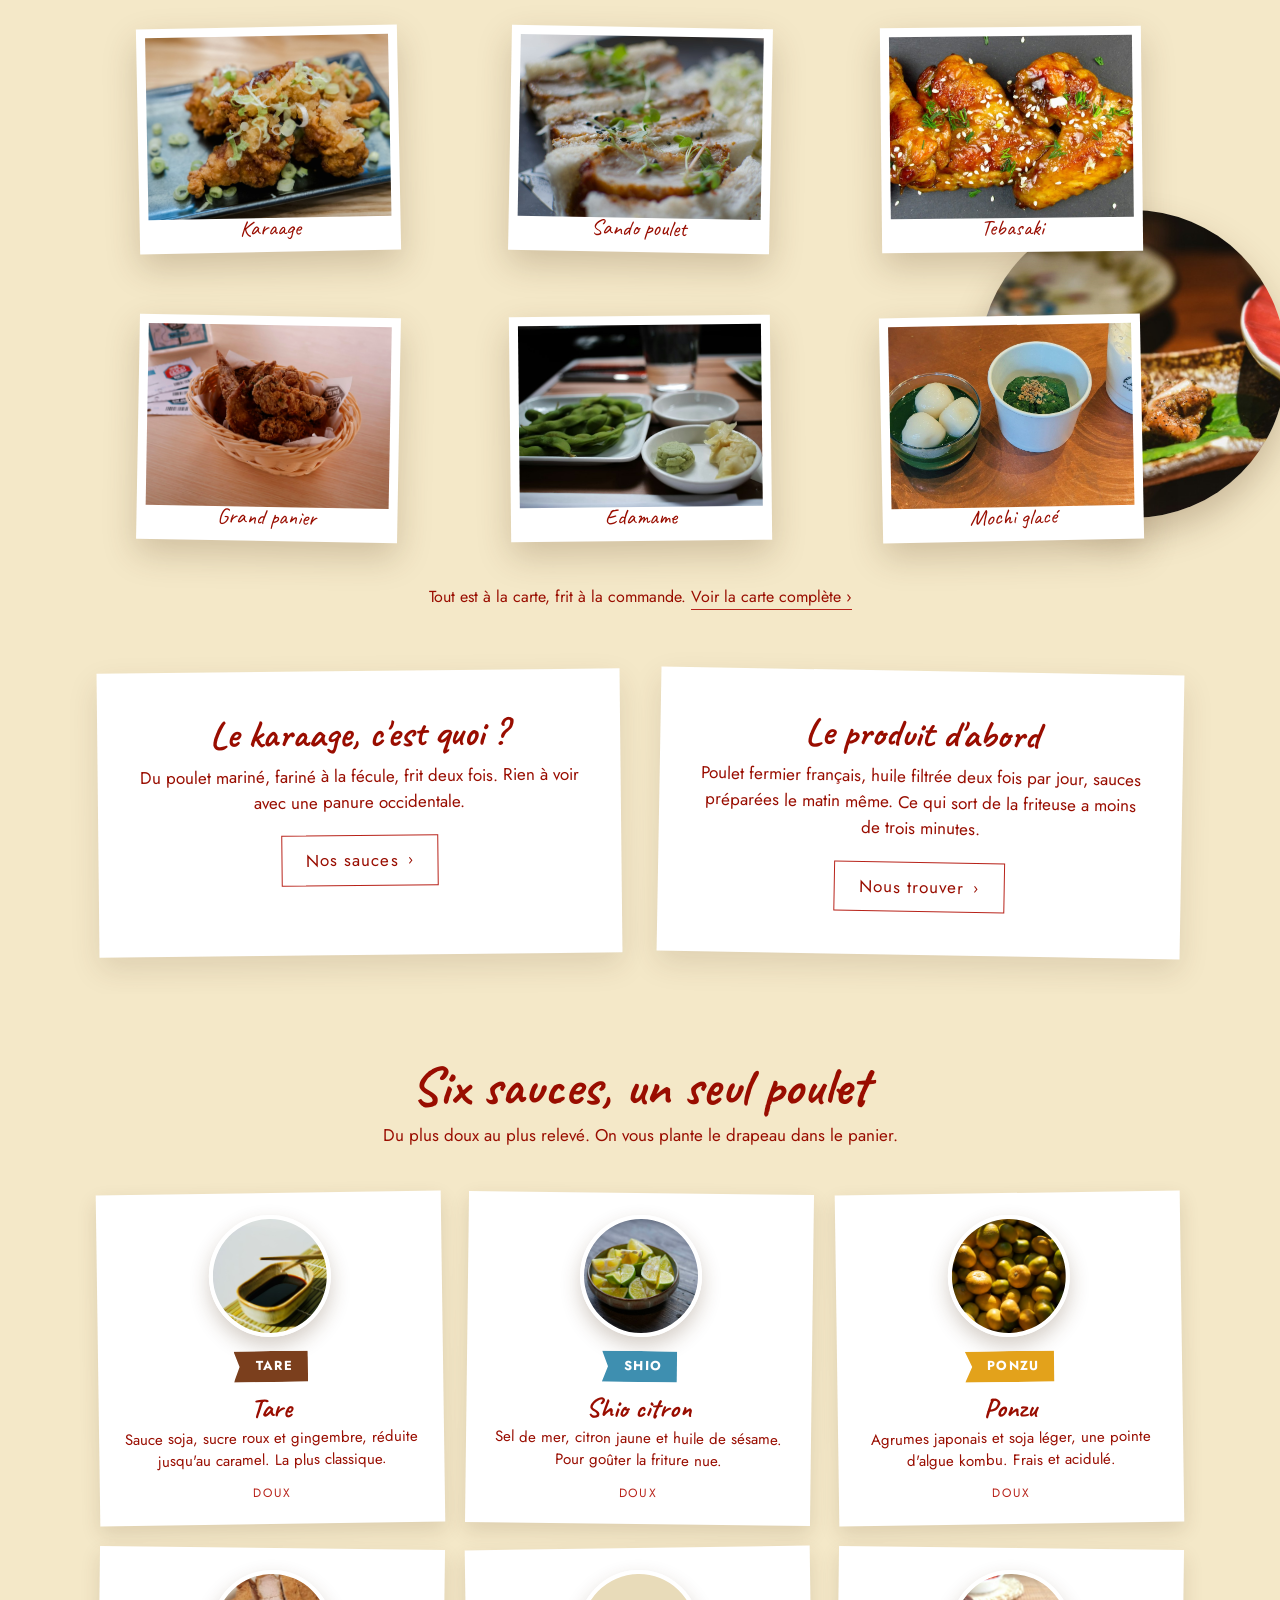
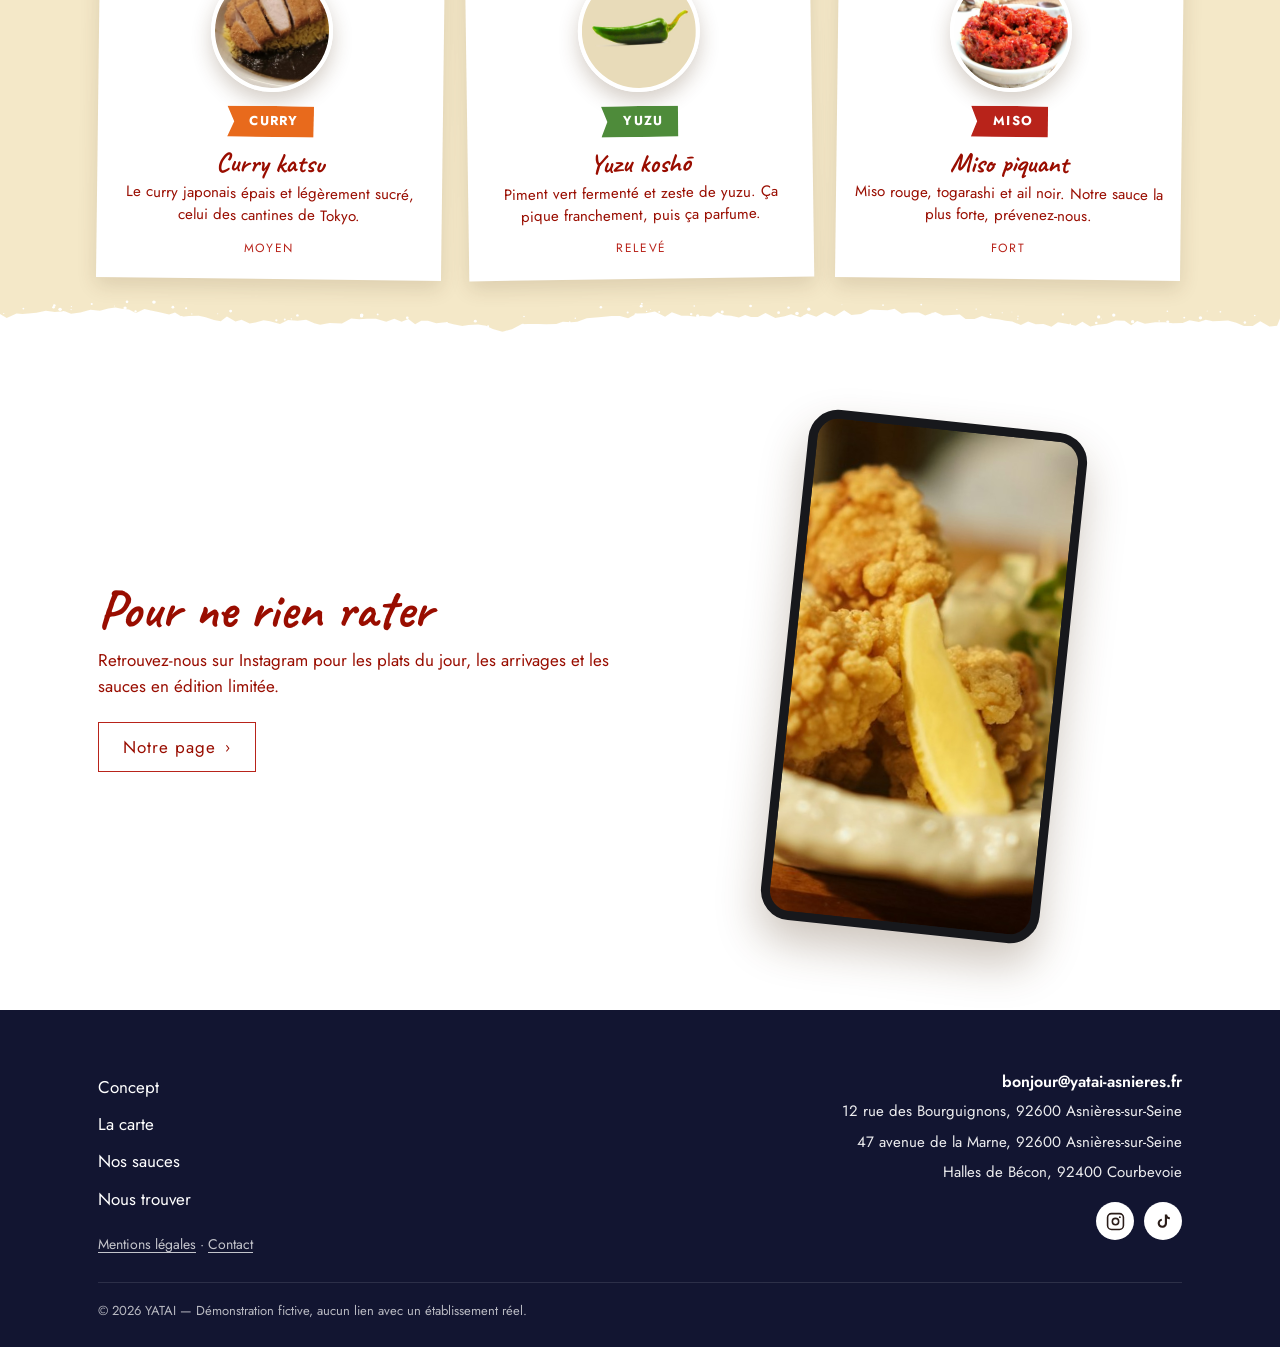
==== commit 1f4b34d1: "Retire le porc et l'alcool de la carte et des recettes Sando porc remplacé par un sando boeuf, sauce" ====
--- a/index.html
+++ b/index.html
@@ -76,7 +76,7 @@
             </svg>
             <h2>Goûtez le vrai karaage</h2>
             <p>Inspiré des échoppes de rue de Fukuoka et des comptoirs de gare d'Osaka, YATAI prépare un poulet décliné sous toutes ses formes, mariné pendant douze heures.</p>
-            <p>YATAI, c'est l'échoppe japonaise qui manquait à Asnières-sur-Seine. <strong>Notre poulet est mariné douze heures dans un mélange de sauce soja, saké de cuisine, gingembre frais et ail, puis frit minute dans une double panure de fécule de pomme de terre</strong> pour une croûte qui reste croustillante jusqu'à la dernière bouchée.</p>
+            <p>YATAI, c'est l'échoppe japonaise qui manquait à Asnières-sur-Seine. <strong>Notre poulet est mariné douze heures dans un mélange de sauce soja, vinaigre de riz, gingembre frais et ail, puis frit minute dans une double panure de fécule de pomme de terre</strong> pour une croûte qui reste croustillante jusqu'à la dernière bouchée.</p>
             <p>Cuisine 100 % maison, poulet fermier français, disponible sur place, à emporter et en click &amp; collect. Prêt pour le voyage ?</p>
           </div>
           <div class="story-actions">
@@ -150,7 +150,7 @@
           <img class="sauce-photo" src="images/sauce-tare.jpg" alt="Bol de sauce soja sur une natte de bambou" width="700" height="700" loading="lazy">
           <span class="flag" style="background:#7B3F1D">Tare</span>
           <h3>Tare</h3>
-          <p>Sauce soja, mirin et sucre roux, réduite jusqu'au caramel. La plus classique.</p>
+          <p>Sauce soja, sucre roux et gingembre, réduite jusqu'au caramel. La plus classique.</p>
           <span class="heat">Doux</span>
         </article>
         <article class="sauce">
